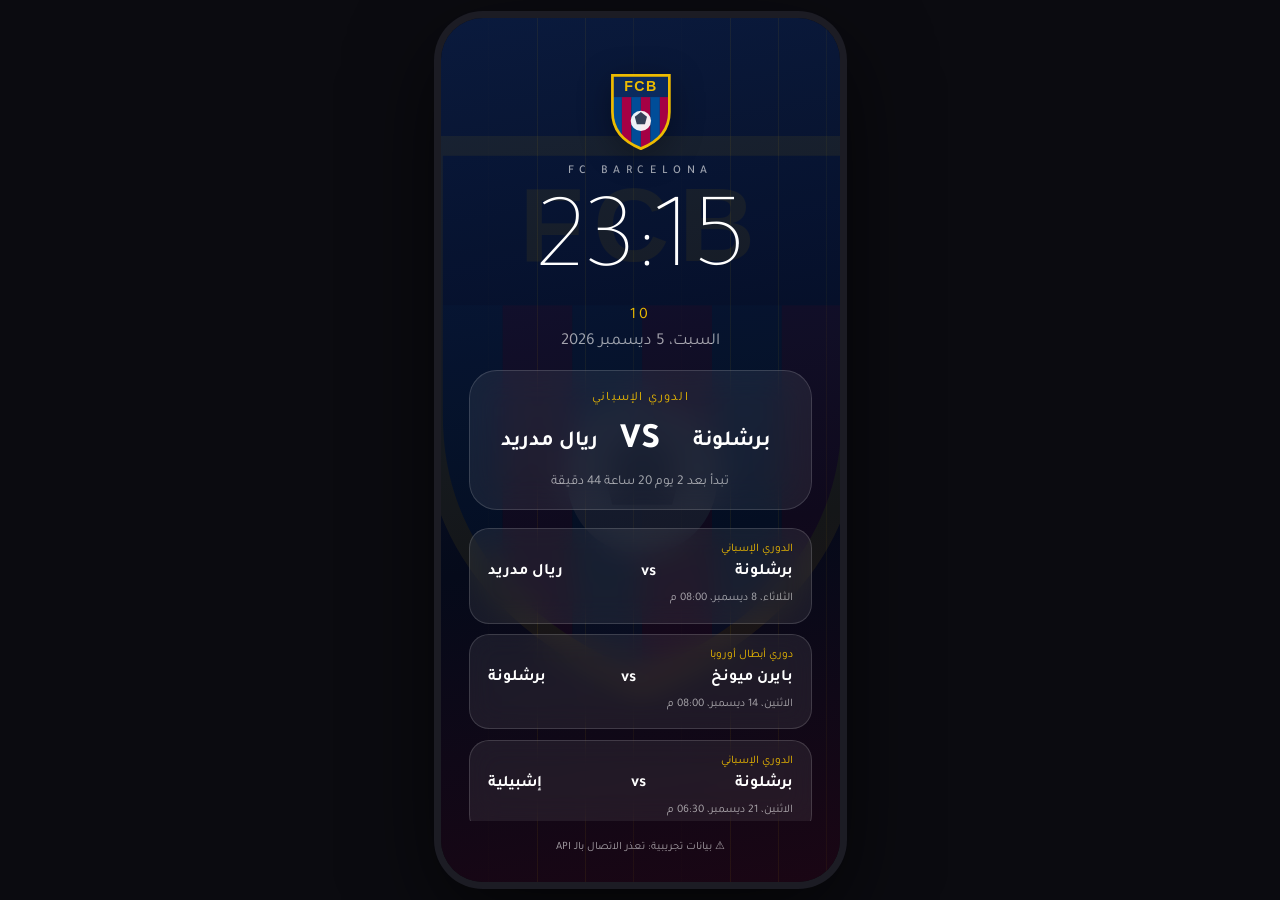
==== d2-midnight.html @ c65c8934 "Barcelona wallpaper: clock, fixtures, free stream links, 6 designs Co-Authored-By: Claude Sonnet 5.5" ====
<!doctype html>
<html lang="ar" dir="rtl">
<head>
<meta charset="utf-8">
<meta name="viewport" content="width=device-width,initial-scale=1,viewport-fit=cover">
<title>برشلونة · منتصف الليل</title>
<link href="https://fonts.googleapis.com/css2?family=Tajawal:wght@200;400;500;700;800&display=swap" rel="stylesheet">
<link rel="stylesheet" href="base.css">
<style>
.phone{background:linear-gradient(170deg,#0a1a3d,#050a1a 60%,#1a0614)}
.wm{position:absolute;width:125cqw;top:22cqw;left:-12cqw;opacity:.07;filter:none;transform:translate3d(calc(var(--px)*-5cqw),calc(var(--py)*-5cqw),0)}
.lines{position:absolute;inset:0;background:repeating-linear-gradient(90deg,transparent 0 11.9cqw,rgba(237,187,0,.07) 12cqw 12.1cqw);transform:translateX(calc(var(--px)*2cqw))}
</style>
</head>
<body>
<div class="phone" data-fx="none" data-colors="#004d98,#a50044,#edbb00">
 <div class="bg"><div class="lines"></div><div class="crest wm"></div></div><canvas id="fx"></canvas>
 <div class="ui">
  <div class="crest"></div><div class="brand">FC BARCELONA</div>
  <div class="clock"><div id="time">00:00</div><span id="seconds"></span><div id="date"></div></div>
  <div id="hero"><div id="heroLeague"></div><div class="row"><span id="heroHome"></span><span id="heroScore"></span><span id="heroAway"></span></div><div id="countdown"></div></div>
  <div id="matches"></div><div id="note"></div>
 </div>
 <div id="modal"><div class="sheet"><h2 id="modalTitle"></h2><p id="modalSub"></p><div class="hint" id="streamHint"></div><div id="streamList"></div><button id="closeBtn">إغلاق ✕</button></div></div>
</div>
<script src="app.js"></script>
<script src="fx.js"></script>
</body>
</html>
---- base.css ----
:root{--fg:#fff;--muted:rgba(255,255,255,.62);--accent:#edbb00;--card:rgba(255,255,255,.07);--cardb:rgba(255,255,255,.15);--live:#ff5a7a;--sheet:#10142b}
*{box-sizing:border-box;margin:0}
html,body{height:100%}
body{display:grid;place-items:center;background:#0b0b10;font-family:"Tajawal","Segoe UI",Tahoma,sans-serif;overflow:hidden}

/* مقاس Galaxy S26 Ultra تقريباً 1440x3120 */
.phone{--px:0;--py:0;position:relative;overflow:hidden;container-type:size;color:var(--fg);
 height:min(96vh,calc(96vw*3120/1440));aspect-ratio:1440/3120;border-radius:42px;
 box-shadow:0 0 0 7px #1c1c24,0 30px 90px rgba(0,0,0,.7);touch-action:manipulation;user-select:none}
@media(max-width:600px){.phone{height:100dvh;width:100vw;aspect-ratio:auto;border-radius:0;box-shadow:none}}
#fx,.bg{position:absolute;inset:0;width:100%;height:100%;pointer-events:none}

.ui{position:relative;height:100%;display:flex;flex-direction:column;align-items:center;padding:13cqw 7cqw 7cqw;gap:4.5cqw}
.crest{width:17cqw;filter:drop-shadow(0 2cqw 4cqw rgba(0,0,0,.35));transition:transform .25s;
 transform:translate3d(calc(var(--px)*-1.6cqw),calc(var(--py)*-1.6cqw),0)}
.crest.pulse{animation:pulse .6s}
@keyframes pulse{50%{transform:scale(1.14)}}
.crest svg{display:block;width:100%}
.brand{font-size:3cqw;letter-spacing:1.4cqw;color:var(--muted);font-weight:500;margin-top:-2cqw}

.clock{text-align:center;direction:ltr;position:relative}
#time{font-size:27cqw;font-weight:200;line-height:1;letter-spacing:-.6cqw;font-variant-numeric:tabular-nums}
#seconds{display:inline-block;font-size:4cqw;color:var(--accent);margin-top:1cqw;letter-spacing:.8cqw}
#date{direction:rtl;font-size:4.2cqw;color:var(--muted);margin-top:1.5cqw}

#hero{width:100%;text-align:center;cursor:pointer;padding:5cqw 5cqw 4.5cqw;border-radius:7cqw;
 background:var(--card);border:1px solid var(--cardb);backdrop-filter:blur(18px);-webkit-backdrop-filter:blur(18px);
 transform:translate3d(calc(var(--px)*.8cqw),calc(var(--py)*.8cqw),0)}
#heroLeague{font-size:3.2cqw;color:var(--accent);letter-spacing:.3cqw}
.row{display:flex;justify-content:space-between;align-items:center;margin:3.4cqw 0 2.6cqw;font-size:5.4cqw;font-weight:700}
.row span{flex:1}
#heroScore{flex:0 0 auto!important;font-size:9cqw;font-weight:800;padding:0 3cqw}
#countdown{font-size:3.4cqw;color:var(--muted)}
#countdown.live{color:var(--live);font-weight:700;animation:blink 1.4s infinite}
@keyframes blink{50%{opacity:.45}}

#matches{width:100%;flex:1;min-height:0;overflow:auto;display:flex;flex-direction:column;gap:2.6cqw;scrollbar-width:none}
#matches::-webkit-scrollbar{display:none}
.match{all:unset;box-sizing:border-box;display:block;width:100%;cursor:pointer;padding:3.6cqw 4.6cqw;border-radius:5cqw;
 background:var(--card);border:1px solid var(--cardb);backdrop-filter:blur(14px);-webkit-backdrop-filter:blur(14px);transition:transform .2s,background .2s}
.match:active{transform:scale(.97)}
.match .lg{font-size:2.9cqw;color:var(--accent)}
.teams{display:flex;justify-content:space-between;align-items:center;margin:1.6cqw 0;font-size:4cqw;font-weight:600}
.score{font-size:4.2cqw;padding:0 2cqw}
.badge{font-size:2.9cqw;color:var(--muted)}.badge.live{color:var(--live);font-weight:700}
.empty{color:var(--muted);text-align:center;font-size:3.6cqw}
#note{font-size:2.8cqw;color:var(--muted);text-align:center}

#modal{position:absolute;inset:0;background:rgba(0,0,0,.55);backdrop-filter:blur(8px);-webkit-backdrop-filter:blur(8px);display:none;align-items:flex-end;z-index:9}
#modal.open{display:flex}
.sheet{width:100%;max-height:82%;overflow:auto;background:var(--sheet);color:var(--sheet-fg,#fff);border-radius:8cqw 8cqw 0 0;padding:6cqw 6cqw 8cqw;animation:up .3s ease-out}
@keyframes up{from{transform:translateY(30%);opacity:0}}
.sheet h2{font-size:5.6cqw}.sheet p{font-size:3.2cqw;color:var(--accent);margin:1cqw 0 3cqw}
.sheet .hint{font-size:2.8cqw;opacity:.65;margin-bottom:3cqw;line-height:1.7}
#streamList a{display:flex;align-items:center;gap:2cqw;color:inherit;text-decoration:none;padding:3.4cqw 4cqw;border-radius:4cqw;margin-bottom:2cqw;background:rgba(127,127,160,.16);font-size:3.7cqw}
#streamList a:active{background:var(--accent);color:#000}
#streamList small{margin-inline-start:auto;opacity:.65;font-size:2.8cqw}
#streamList i{font-style:normal;opacity:.6}
#closeBtn{all:unset;cursor:pointer;display:block;margin:3cqw auto 0;opacity:.6;font-size:3.4cqw}
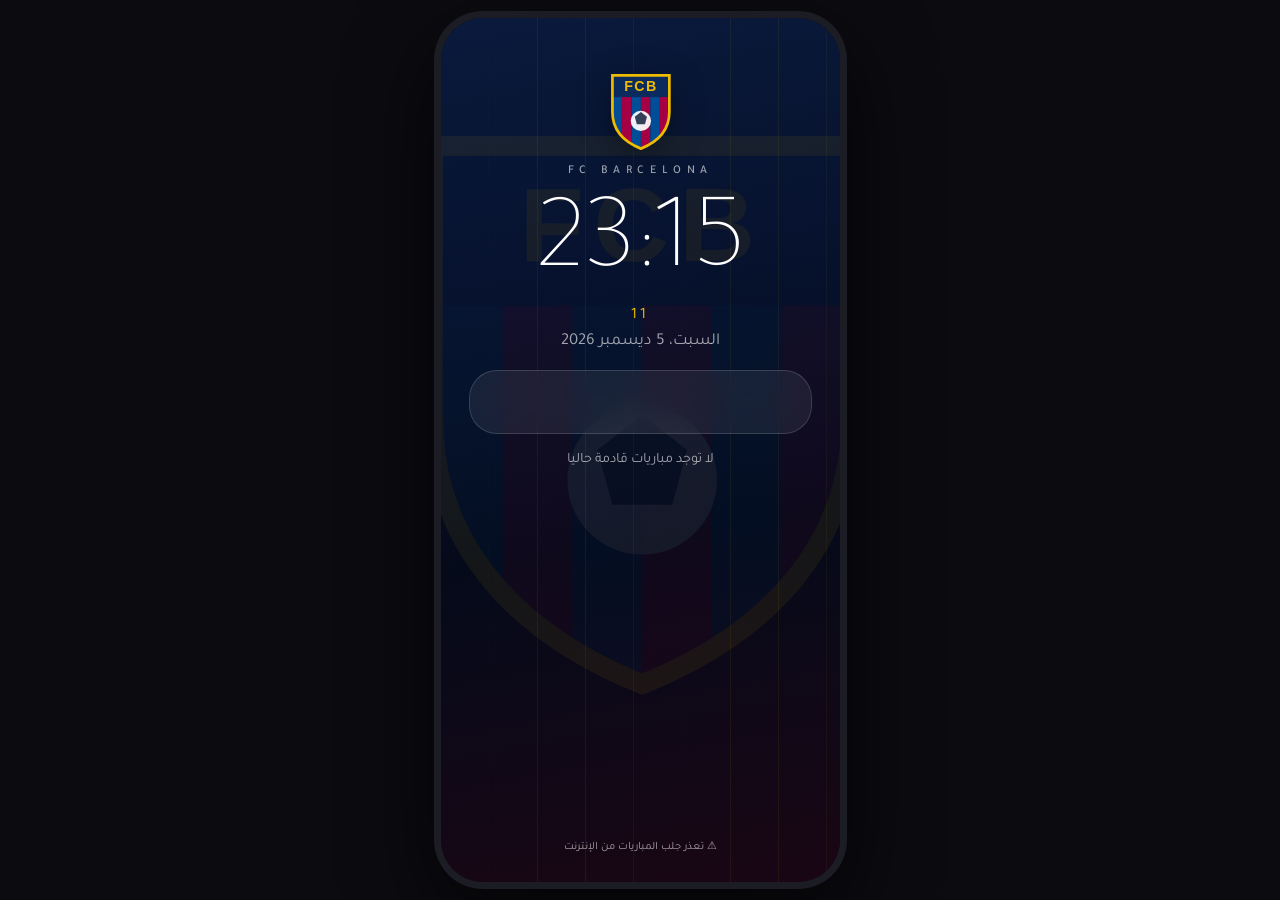
==== commit 234f8bdd: "Show score and date on wallpapers; auto-update workflow Co-Authored-By: Claude Sonnet 5.5 <noreply@a" ====
--- a/d2-midnight.html
+++ b/d2-midnight.html
@@ -18,7 +18,7 @@
  <div class="ui">
   <div class="crest"></div><div class="brand">FC BARCELONA</div>
   <div class="clock"><div id="time">00:00</div><span id="seconds"></span><div id="date"></div></div>
-  <div id="hero"><div id="heroLeague"></div><div class="row"><span id="heroHome"></span><span id="heroScore"></span><span id="heroAway"></span></div><div id="countdown"></div></div>
+  <div id="hero"><div id="heroLeague"></div><div id="heroDate"></div><div class="row"><span id="heroHome"></span><span id="heroScore"></span><span id="heroAway"></span></div><div id="countdown"></div></div>
   <div id="matches"></div><div id="note"></div>
  </div>
  <div id="modal"><div class="sheet"><h2 id="modalTitle"></h2><p id="modalSub"></p><div class="hint" id="streamHint"></div><div id="streamList"></div><button id="closeBtn">إغلاق ✕</button></div></div>
--- a/base.css
+++ b/base.css
@@ -57,3 +57,14 @@
 #streamList small{margin-inline-start:auto;opacity:.65;font-size:2.8cqw}
 #streamList i{font-style:normal;opacity:.6}
 #closeBtn{all:unset;cursor:pointer;display:block;margin:3cqw auto 0;opacity:.6;font-size:3.4cqw}
+
+/* وضع الصورة: ?wall في الرابط (الساعة تظهر من شاشة القفل، فنخفيها) */
+.wall body{display:block}
+.wall .phone{height:100vh;width:100vw;aspect-ratio:auto;border-radius:0;box-shadow:none}
+.wall .clock,.wall #countdown,.wall #note,.wall #modal{display:none}
+.wall .ui{justify-content:flex-end;padding:0 7cqw 20cqw;gap:3.5cqw}
+.wall .crest:not(.wm){width:30cqw;margin-bottom:4cqw}
+.wall .brand{margin:0 0 4cqw}
+.wall #matches{flex:none;overflow:visible}
+.wall #hero{cursor:default}
+#heroDate{font-size:3.4cqw;color:var(--muted);margin-top:1cqw}
